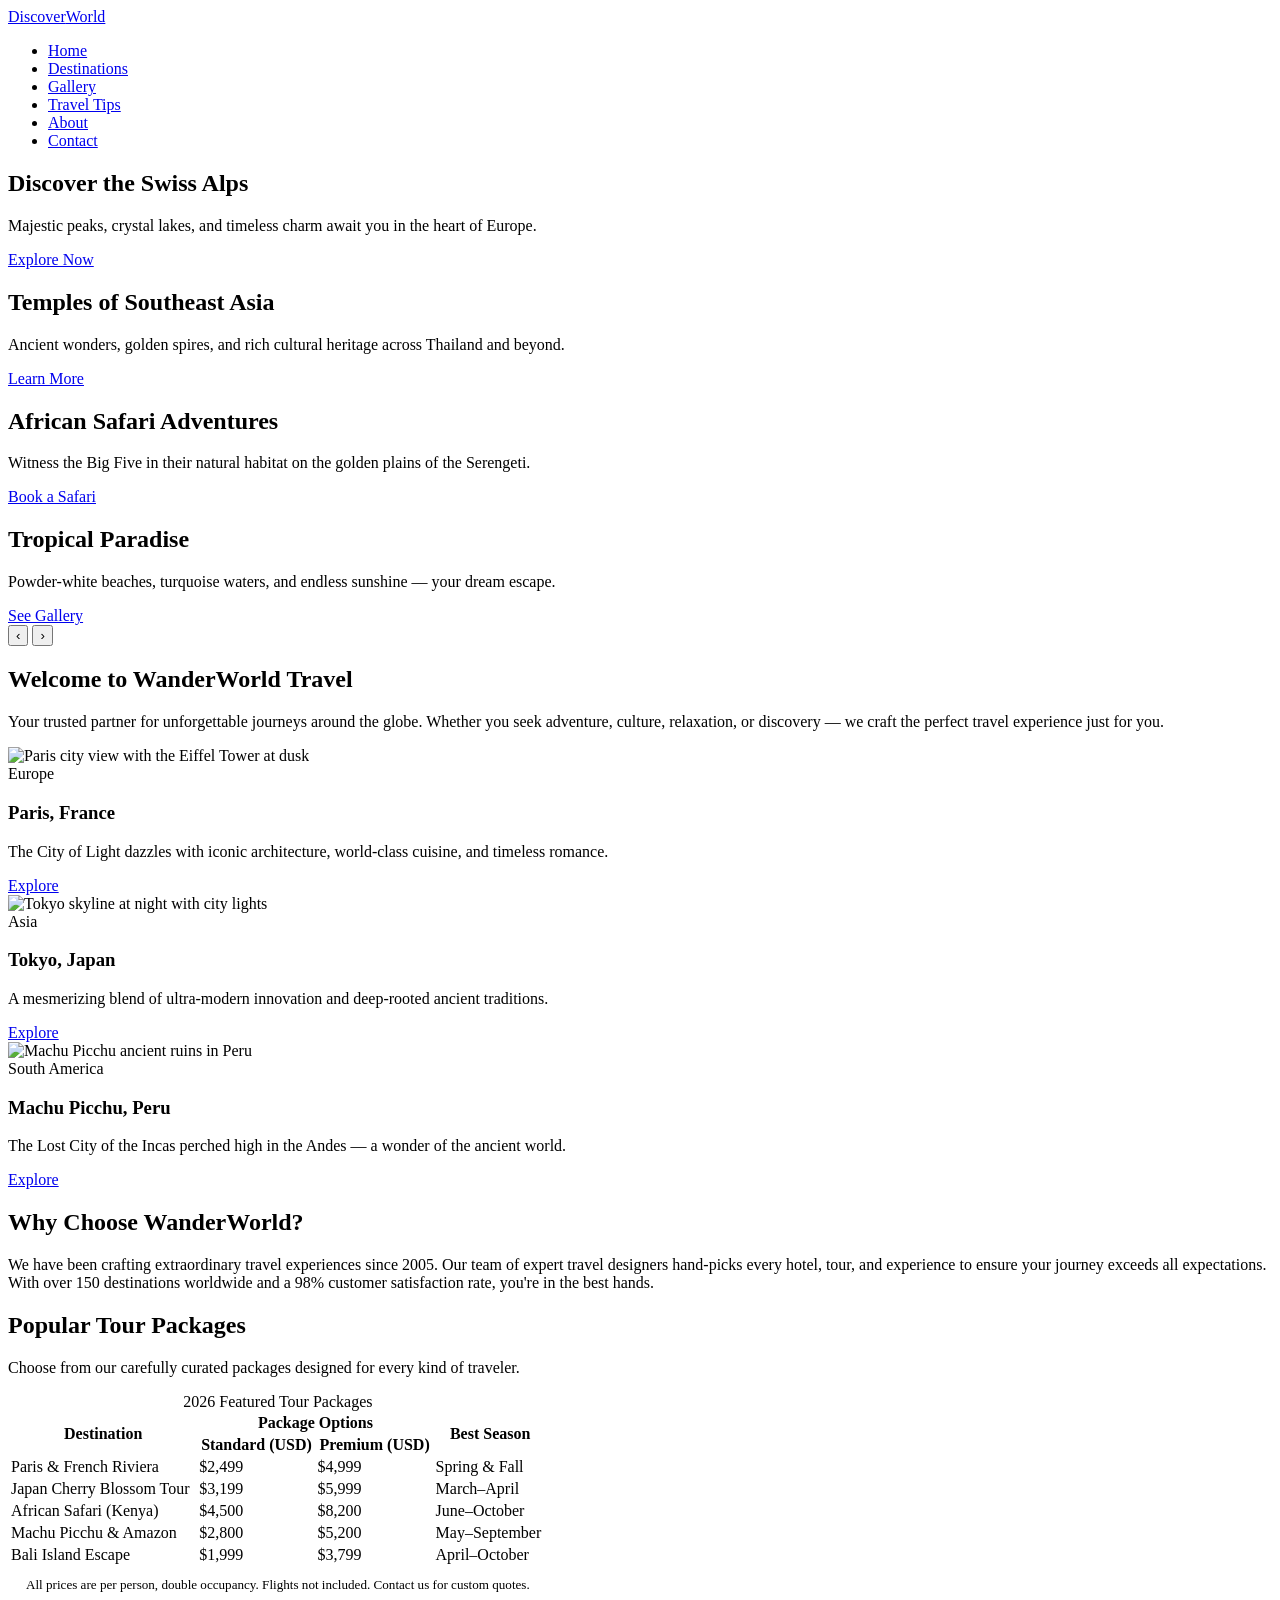
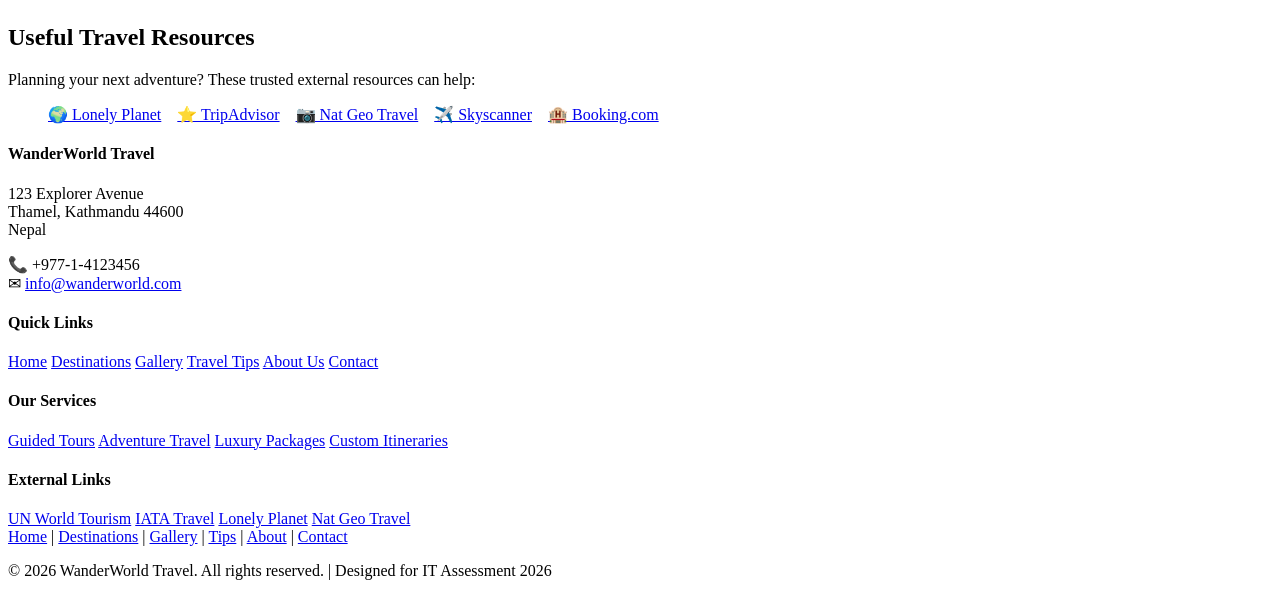
==== index.html @ f7059250 "index.html added" ====
<!DOCTYPE html>
<html lang="en">
<head>
  <meta charset="UTF-8" />
  <meta name="viewport" content="width=device-width, initial-scale=1.0" />
  <title>WanderWorld Travel | Explore the World</title>
  <link rel="stylesheet" href="style.css" />
</head>
<body>

  <!-- ========== NAVIGATION ========== -->
  <nav class="main-nav" aria-label="Main Navigation">
    <div class="nav-inner">
      <a href="index.html" class="logo">Discover<span>World</span></a>
      <ul>
        <li><a href="index.html" class="active">Home</a></li>
        <li><a href="destinations.html">Destinations</a></li>
        <li><a href="gallery.html">Gallery</a></li>
        <li><a href="tips.html">Travel Tips</a></li>
        <li><a href="about.html">About</a></li>
        <li><a href="contact.html">Contact</a></li>
      </ul>
    </div>
  </nav>

  <!-- ========== HERO SLIDER ========== -->
  <section class="hero-slider" aria-label="Featured Destinations Slideshow">

    <div class="slide active" style="background-image: url('https://images.unsplash.com/photo-1506905925346-21bda4d32df4?w=1320&q=80');">
      <div class="slide-overlay">
        <h1>Discover the Swiss Alps</h1>
        <p>Majestic peaks, crystal lakes, and timeless charm await you in the heart of Europe.</p>
        <a href="destinations.html" class="slider-btn">Explore Now</a>
      </div>
    </div>

    <div class="slide" style="background-image: url('https://images.unsplash.com/photo-1490197415175-074fd86b1fcc?w=1320&q=80');">
      <div class="slide-overlay">
        <h1>Temples of Southeast Asia</h1>
        <p>Ancient wonders, golden spires, and rich cultural heritage across Thailand and beyond.</p>
        <a href="destinations.html" class="slider-btn">Learn More</a>
      </div>
    </div>

    <div class="slide" style="background-image: url('https://images.unsplash.com/photo-1476514525535-07fb3b4ae5f1?w=1320&q=80');">
      <div class="slide-overlay">
        <h1>African Safari Adventures</h1>
        <p>Witness the Big Five in their natural habitat on the golden plains of the Serengeti.</p>
        <a href="destinations.html" class="slider-btn">Book a Safari</a>
      </div>
    </div>

    <div class="slide" style="background-image: url('https://images.unsplash.com/photo-1507525428034-b723cf961d3e?w=1320&q=80');">
      <div class="slide-overlay">
        <h1>Tropical Paradise</h1>
        <p>Powder-white beaches, turquoise waters, and endless sunshine — your dream escape.</p>
        <a href="gallery.html" class="slider-btn">See Gallery</a>
      </div>
    </div>

    <button class="slider-arrow prev" onclick="changeSlide(-1)" aria-label="Previous slide">&#8249;</button>
    <button class="slider-arrow next" onclick="changeSlide(1)" aria-label="Next slide">&#8250;</button>

    <div class="slider-dots" id="sliderDots"></div>
  </section>

  <!-- ========== MAIN CONTENT ========== -->
  <main class="page-wrapper">

    <!-- Welcome Section -->
    <section class="section">
      <div class="section-head">
        <h2>Welcome to WanderWorld Travel</h2>
        <p>Your trusted partner for unforgettable journeys around the globe. Whether you seek adventure, culture, relaxation, or discovery — we craft the perfect travel experience just for you.</p>
      </div>
      <div class="cards-grid">
        <div class="card">
          <img src="https://images.unsplash.com/photo-1499856871958-5b9627545d1a?w=500&q=75" alt="Paris city view with the Eiffel Tower at dusk" />
          <div class="card-body">
            <span class="tag">Europe</span>
            <h3>Paris, France</h3>
            <p>The City of Light dazzles with iconic architecture, world-class cuisine, and timeless romance.</p>
            <a href="destinations.html" class="btn">Explore</a>
          </div>
        </div>
        <div class="card">
          <img src="https://images.unsplash.com/photo-1540959733332-eab4deabeeaf?w=500&q=75" alt="Tokyo skyline at night with city lights" />
          <div class="card-body">
            <span class="tag">Asia</span>
            <h3>Tokyo, Japan</h3>
            <p>A mesmerizing blend of ultra-modern innovation and deep-rooted ancient traditions.</p>
            <a href="destinations.html" class="btn">Explore</a>
          </div>
        </div>
        <div class="card">
          <img src="https://images.unsplash.com/photo-1526392060635-9d6019884377?w=500&q=75" alt="Machu Picchu ancient ruins in Peru" />
          <div class="card-body">
            <span class="tag">South America</span>
            <h3>Machu Picchu, Peru</h3>
            <p>The Lost City of the Incas perched high in the Andes — a wonder of the ancient world.</p>
            <a href="destinations.html" class="btn">Explore</a>
          </div>
        </div>
      </div>
    </section>

    <!-- Why Us Section -->
    <div class="highlight-box">
      <h2>Why Choose WanderWorld?</h2>
      <p>We have been crafting extraordinary travel experiences since 2005. Our team of expert travel designers hand-picks every hotel, tour, and experience to ensure your journey exceeds all expectations. With over 150 destinations worldwide and a 98% customer satisfaction rate, you're in the best hands.</p>
    </div>

    <!-- Packages Table -->
    <section class="section">
      <h2>Popular Tour Packages</h2>
      <p>Choose from our carefully curated packages designed for every kind of traveler.</p>
      <table>
        <caption>2026 Featured Tour Packages</caption>
        <thead>
          <tr>
            <th rowspan="2">Destination</th>
            <th colspan="2">Package Options</th>
            <th rowspan="2">Best Season</th>
          </tr>
          <tr>
            <th>Standard (USD)</th>
            <th>Premium (USD)</th>
          </tr>
        </thead>
        <tbody>
          <tr>
            <td>Paris &amp; French Riviera</td>
            <td>$2,499</td>
            <td>$4,999</td>
            <td>Spring &amp; Fall</td>
          </tr>
          <tr>
            <td>Japan Cherry Blossom Tour</td>
            <td>$3,199</td>
            <td>$5,999</td>
            <td>March–April</td>
          </tr>
          <tr>
            <td>African Safari (Kenya)</td>
            <td>$4,500</td>
            <td>$8,200</td>
            <td>June–October</td>
          </tr>
          <tr>
            <td>Machu Picchu &amp; Amazon</td>
            <td>$2,800</td>
            <td>$5,200</td>
            <td>May–September</td>
          </tr>
          <tr>
            <td>Bali Island Escape</td>
            <td>$1,999</td>
            <td>$3,799</td>
            <td>April–October</td>
          </tr>
        </tbody>
        <tfoot>
          <tr>
            <td colspan="4" style="font-size:.82rem; color: var(--gray); padding:.6rem 1rem;">
              All prices are per person, double occupancy. Flights not included. Contact us for custom quotes.
            </td>
          </tr>
        </tfoot>
      </table>
    </section>

    <!-- Quick Links / External Links -->
    <section class="section">
      <h2>Useful Travel Resources</h2>
      <p>Planning your next adventure? These trusted external resources can help:</p>
      <ul style="list-style:none; display:flex; flex-wrap:wrap; gap:1rem; margin-top:.8rem;">
        <li><a href="https://www.lonelyplanet.com" target="_blank" rel="noopener">🌍 Lonely Planet</a></li>
        <li><a href="https://www.tripadvisor.com" target="_blank" rel="noopener">⭐ TripAdvisor</a></li>
        <li><a href="https://www.nationalgeographic.com/travel" target="_blank" rel="noopener">📷 Nat Geo Travel</a></li>
        <li><a href="https://www.skyscanner.com" target="_blank" rel="noopener">✈️ Skyscanner</a></li>
        <li><a href="https://www.booking.com" target="_blank" rel="noopener">🏨 Booking.com</a></li>
      </ul>
    </section>

  </main>

  <!-- ========== FOOTER ========== -->
  <footer>
    <div class="footer-inner">
      <div class="footer-col">
        <h4>WanderWorld Travel</h4>
        <p>123 Explorer Avenue<br />Thamel, Kathmandu 44600<br />Nepal</p>
        <p style="margin-top:.5rem;">📞 +977-1-4123456<br />
          ✉ <a href="mailto:info@wanderworld.com">info@wanderworld.com</a>
        </p>
      </div>
      <div class="footer-col">
        <h4>Quick Links</h4>
        <a href="index.html">Home</a>
        <a href="destinations.html">Destinations</a>
        <a href="gallery.html">Gallery</a>
        <a href="tips.html">Travel Tips</a>
        <a href="about.html">About Us</a>
        <a href="contact.html">Contact</a>
      </div>
      <div class="footer-col">
        <h4>Our Services</h4>
        <a href="destinations.html">Guided Tours</a>
        <a href="destinations.html">Adventure Travel</a>
        <a href="destinations.html">Luxury Packages</a>
        <a href="contact.html">Custom Itineraries</a>
      </div>
      <div class="footer-col">
        <h4>External Links</h4>
        <a href="https://www.unwto.org" target="_blank" rel="noopener">UN World Tourism</a>
        <a href="https://www.iata.org" target="_blank" rel="noopener">IATA Travel</a>
        <a href="https://www.lonelyplanet.com" target="_blank" rel="noopener">Lonely Planet</a>
        <a href="https://www.nationalgeographic.com/travel" target="_blank" rel="noopener">Nat Geo Travel</a>
      </div>
    </div>
    <div class="footer-secondary-nav">
      <a href="index.html">Home</a> |
      <a href="destinations.html">Destinations</a> |
      <a href="gallery.html">Gallery</a> |
      <a href="tips.html">Tips</a> |
      <a href="about.html">About</a> |
      <a href="contact.html">Contact</a>
      <p class="footer-copy">&copy; 2026 WanderWorld Travel. All rights reserved. | Designed for IT Assessment 2026</p>
    </div>
  </footer>

  <!-- ========== SLIDER JS ========== -->
  <script>
    const slides = document.querySelectorAll('.slide');
    const dotsContainer = document.getElementById('sliderDots');
    let current = 0, timer;

    // Build dots
    slides.forEach((_, i) => {
      const dot = document.createElement('div');
      dot.className = 'dot' + (i === 0 ? ' active' : '');
      dot.setAttribute('aria-label', 'Go to slide ' + (i + 1));
      dot.onclick = () => goTo(i);
      dotsContainer.appendChild(dot);
    });

    function goTo(n) {
      slides[current].classList.remove('active');
      dotsContainer.children[current].classList.remove('active');
      current = (n + slides.length) % slides.length;
      slides[current].classList.add('active');
      dotsContainer.children[current].classList.add('active');
      resetTimer();
    }

    function changeSlide(dir) { goTo(current + dir); }

    function resetTimer() {
      clearInterval(timer);
      timer = setInterval(() => goTo(current + 1), 5000);
    }

    resetTimer();
  </script>

</body>
</html>
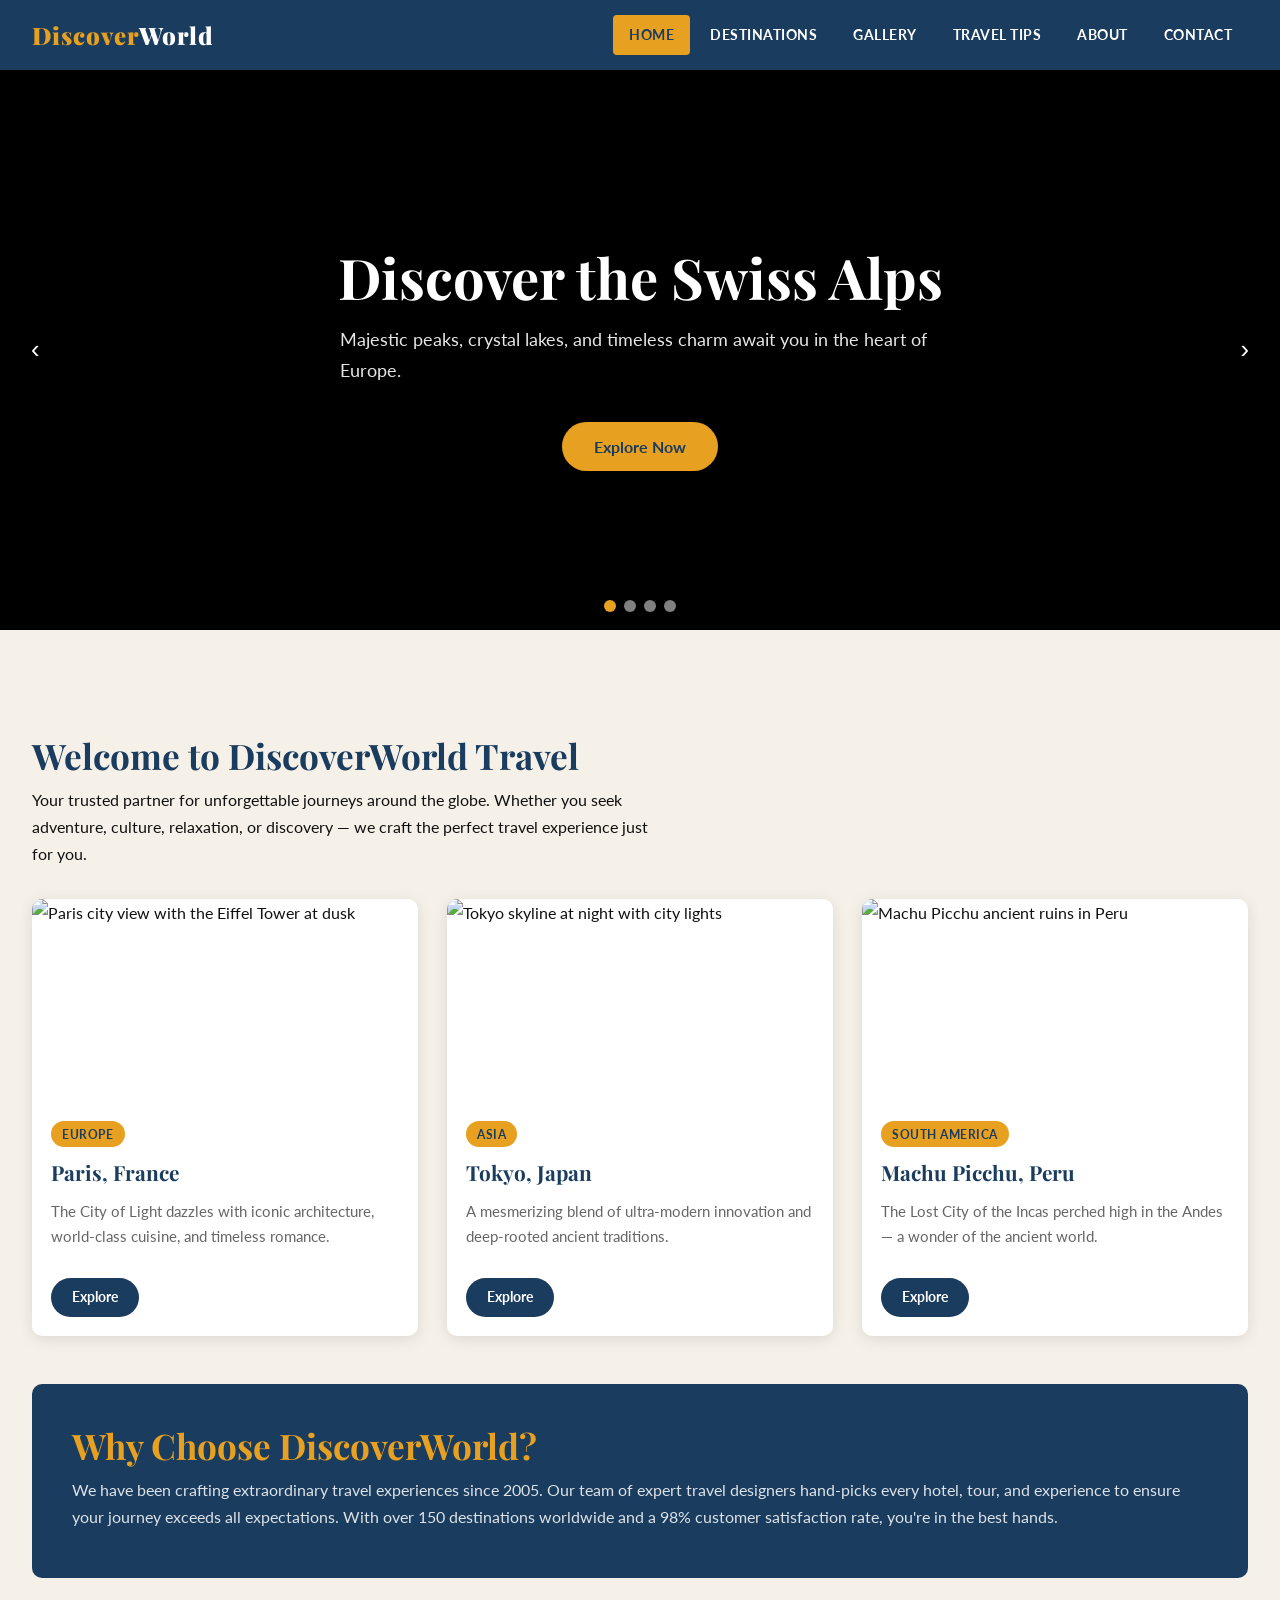
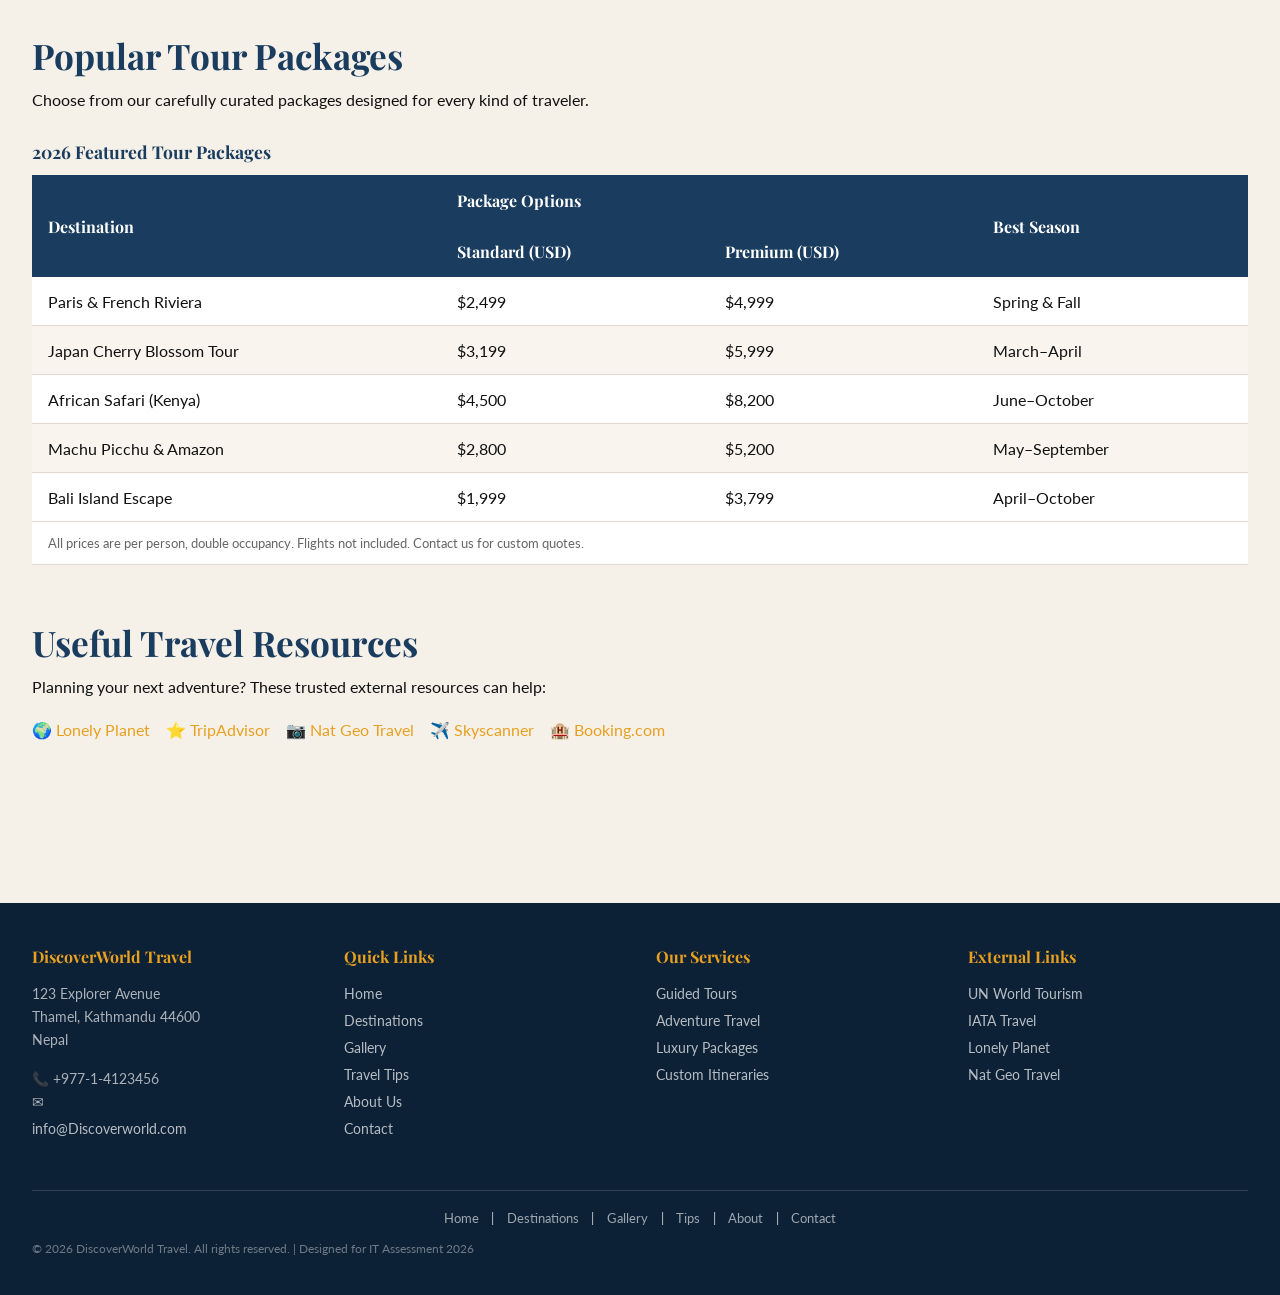
==== commit f9684c13: "wireframes added" ====
--- a/index.html
+++ b/index.html
@@ -3,7 +3,7 @@
 <head>
   <meta charset="UTF-8" />
   <meta name="viewport" content="width=device-width, initial-scale=1.0" />
-  <title>WanderWorld Travel | Explore the World</title>
+  <title>DiscoverWorld Travel | Explore the World</title>
   <link rel="stylesheet" href="style.css" />
 </head>
 <body>
@@ -70,7 +70,7 @@
     <!-- Welcome Section -->
     <section class="section">
       <div class="section-head">
-        <h2>Welcome to WanderWorld Travel</h2>
+        <h2>Welcome to DiscoverWorld Travel</h2>
         <p>Your trusted partner for unforgettable journeys around the globe. Whether you seek adventure, culture, relaxation, or discovery — we craft the perfect travel experience just for you.</p>
       </div>
       <div class="cards-grid">
@@ -106,7 +106,7 @@
 
     <!-- Why Us Section -->
     <div class="highlight-box">
-      <h2>Why Choose WanderWorld?</h2>
+      <h2>Why Choose DiscoverWorld?</h2>
       <p>We have been crafting extraordinary travel experiences since 2005. Our team of expert travel designers hand-picks every hotel, tour, and experience to ensure your journey exceeds all expectations. With over 150 destinations worldwide and a 98% customer satisfaction rate, you're in the best hands.</p>
     </div>
 
@@ -188,10 +188,10 @@
   <footer>
     <div class="footer-inner">
       <div class="footer-col">
-        <h4>WanderWorld Travel</h4>
+        <h4>DiscoverWorld Travel</h4>
         <p>123 Explorer Avenue<br />Thamel, Kathmandu 44600<br />Nepal</p>
         <p style="margin-top:.5rem;">📞 +977-1-4123456<br />
-          ✉ <a href="mailto:info@wanderworld.com">info@wanderworld.com</a>
+          ✉ <a href="mailto:info@Discoverworld.com">info@Discoverworld.com</a>
         </p>
       </div>
       <div class="footer-col">
@@ -225,7 +225,7 @@
       <a href="tips.html">Tips</a> |
       <a href="about.html">About</a> |
       <a href="contact.html">Contact</a>
-      <p class="footer-copy">&copy; 2026 WanderWorld Travel. All rights reserved. | Designed for IT Assessment 2026</p>
+      <p class="footer-copy">&copy; 2026 DiscoverWorld Travel. All rights reserved. | Designed for IT Assessment 2026</p>
     </div>
   </footer>
 
--- a/style.css
+++ b/style.css
@@ -0,0 +1,522 @@
+/* =============================================
+   WanderWorld Travel - Main Stylesheet
+   ============================================= */
+
+@import url('https://fonts.googleapis.com/css2?family=Playfair+Display:wght@400;700;900&family=Lato:wght@300;400;700&display=swap');
+
+/* ---- CSS Variables ---- */
+:root {
+  --primary:    #1a3c5e;
+  --accent:     #e8a020;
+  --accent2:    #c0392b;
+  --light:      #f5f0e8;
+  --white:      #ffffff;
+  --dark:       #111;
+  --gray:       #666;
+  --max-width:  1320px;
+  --nav-height: 70px;
+  --footer-bg:  #0d2136;
+  --link-color: #e8a020;
+  --link-hover: #c0392b;
+  --link-visited: #a569bd;
+  --font-head:  'Playfair Display', Georgia, serif;
+  --font-body:  'Lato', Arial, sans-serif;
+}
+
+/* ---- Reset & Base ---- */
+*, *::before, *::after { box-sizing: border-box; margin: 0; padding: 0; }
+
+html { scroll-behavior: smooth; }
+
+body {
+  font-family: var(--font-body);
+  font-size: 16px;
+  line-height: 1.7;
+  color: var(--dark);
+  background: var(--light);
+  max-width: var(--max-width);
+  margin: 0 auto;
+  overflow-x: hidden;
+}
+
+/* ---- Typography ---- */
+h1, h2, h3, h4 { font-family: var(--font-head); }
+h1 { font-size: clamp(2rem, 5vw, 3.5rem); }
+h2 { font-size: clamp(1.5rem, 3vw, 2.2rem); color: var(--primary); }
+h3 { font-size: 1.3rem; color: var(--primary); }
+p  { max-width: 70ch; margin-bottom: 1rem; text-align: left; }
+
+/* ---- Links ---- */
+a             { color: var(--link-color); text-decoration: none; transition: color .2s; }
+a:hover       { color: var(--link-hover); text-decoration: underline; }
+a:visited     { color: var(--link-visited); }
+
+/* ==================
+   NAVIGATION BAR
+   ================== */
+nav.main-nav {
+  background: var(--primary);
+  position: sticky;
+  top: 0;
+  z-index: 1000;
+  box-shadow: 0 2px 12px rgba(0,0,0,.35);
+  height: var(--nav-height);
+}
+
+nav.main-nav .nav-inner {
+  max-width: var(--max-width);
+  margin: 0 auto;
+  display: flex;
+  align-items: center;
+  justify-content: space-between;
+  height: 100%;
+  padding: 0 2rem;
+}
+
+nav.main-nav .logo {
+  font-family: var(--font-head);
+  font-size: 1.5rem;
+  font-weight: 900;
+  color: var(--accent) !important;
+  letter-spacing: 1px;
+}
+nav.main-nav .logo span { color: var(--white); }
+
+nav.main-nav ul {
+  list-style: none;
+  display: flex;
+  gap: 0.25rem;
+}
+
+nav.main-nav ul li a {
+  display: block;
+  padding: .5rem 1rem;
+  color: var(--white) !important;
+  font-size: .9rem;
+  font-weight: 700;
+  letter-spacing: .5px;
+  text-transform: uppercase;
+  border-radius: 4px;
+  transition: background .2s, color .2s;
+}
+nav.main-nav ul li a:hover,
+nav.main-nav ul li a.active {
+  background: var(--accent);
+  color: var(--primary) !important;
+  text-decoration: none;
+}
+nav.main-nav ul li a:visited { color: var(--white) !important; }
+
+/* ==================
+   HERO / SLIDER
+   ================== */
+.hero-slider {
+  position: relative;
+  width: 100%;
+  overflow: hidden;
+  height: 560px;
+  background: #000;
+}
+
+.slide {
+  position: absolute;
+  inset: 0;
+  opacity: 0;
+  transition: opacity 1s ease;
+  background-size: cover;
+  background-position: center;
+}
+.slide.active { opacity: 1; }
+
+.slide-overlay {
+  position: absolute;
+  inset: 0;
+  background: linear-gradient(to bottom, rgba(0,0,0,.2) 30%, rgba(0,0,0,.7));
+  display: flex;
+  flex-direction: column;
+  align-items: center;
+  justify-content: center;
+  text-align: center;
+  color: var(--white);
+  padding: 2rem;
+}
+
+.slide-overlay h1 { color: var(--white); text-shadow: 0 2px 8px rgba(0,0,0,.6); }
+.slide-overlay p  { color: rgba(255,255,255,.9); font-size: 1.15rem; max-width: 600px; }
+
+.slider-btn {
+  display: inline-block;
+  margin-top: 1.2rem;
+  padding: .7rem 2rem;
+  background: var(--accent);
+  color: var(--primary) !important;
+  font-weight: 700;
+  border-radius: 30px;
+  transition: background .2s, transform .2s;
+}
+.slider-btn:hover { background: var(--white); transform: translateY(-2px); text-decoration: none; }
+
+.slider-dots {
+  position: absolute;
+  bottom: 18px;
+  left: 50%;
+  transform: translateX(-50%);
+  display: flex;
+  gap: 8px;
+  z-index: 10;
+}
+.dot {
+  width: 12px; height: 12px;
+  border-radius: 50%;
+  background: rgba(255,255,255,.5);
+  cursor: pointer;
+  transition: background .3s;
+}
+.dot.active { background: var(--accent); }
+
+.slider-arrow {
+  position: absolute;
+  top: 50%;
+  transform: translateY(-50%);
+  background: rgba(0,0,0,.4);
+  color: #fff;
+  border: none;
+  font-size: 1.6rem;
+  padding: .4rem 1rem;
+  cursor: pointer;
+  z-index: 10;
+  border-radius: 4px;
+  transition: background .2s;
+}
+.slider-arrow:hover { background: var(--accent); color: var(--primary); }
+.slider-arrow.prev { left: 15px; }
+.slider-arrow.next { right: 15px; }
+
+/* ==================
+   PAGE WRAPPER
+   ================== */
+.page-wrapper { padding: 3rem 2rem; max-width: var(--max-width); margin: 0 auto; }
+.page-title {
+  text-align: center;
+  margin-bottom: 2.5rem;
+  padding-bottom: 1rem;
+  border-bottom: 3px solid var(--accent);
+}
+.page-title h1 { color: var(--primary); }
+.page-title .subtitle { color: var(--gray); font-size: 1.1rem; }
+
+/* ==================
+   CARDS
+   ================== */
+.cards-grid {
+  display: grid;
+  grid-template-columns: repeat(auto-fit, minmax(280px, 1fr));
+  gap: 1.8rem;
+  margin: 2rem 0;
+}
+
+.card {
+  background: var(--white);
+  border-radius: 10px;
+  overflow: hidden;
+  box-shadow: 0 3px 15px rgba(0,0,0,.1);
+  transition: transform .25s, box-shadow .25s;
+}
+.card:hover { transform: translateY(-6px); box-shadow: 0 10px 30px rgba(0,0,0,.15); }
+.card img { width: 100%; height: 200px; object-fit: cover; display: block; }
+.card-body { padding: 1.2rem; }
+.card-body h3 { margin-bottom: .5rem; }
+.card-body p { font-size: .92rem; color: var(--gray); }
+.btn {
+  display: inline-block;
+  margin-top: .8rem;
+  padding: .5rem 1.3rem;
+  background: var(--primary);
+  color: var(--white) !important;
+  border-radius: 20px;
+  font-size: .85rem;
+  font-weight: 700;
+  transition: background .2s;
+}
+.btn:hover { background: var(--accent); color: var(--primary) !important; text-decoration: none; }
+
+/* ==================
+   SECTION STYLES
+   ================== */
+.section { margin: 3rem 0; }
+.section-head { margin-bottom: 1.5rem; }
+.highlight-box {
+  background: var(--primary);
+  color: var(--white);
+  padding: 2rem 2.5rem;
+  border-radius: 10px;
+  margin: 2rem 0;
+}
+.highlight-box h2, .highlight-box h3 { color: var(--accent); }
+.highlight-box p { color: rgba(255,255,255,.85); max-width: 100%; }
+
+/* ==================
+   TABLE STYLES
+   ================== */
+table { border-collapse: collapse; width: 100%; margin: 1.5rem 0; background: var(--white); }
+th {
+  background: var(--primary);
+  color: var(--white);
+  padding: .75rem 1rem;
+  text-align: left;
+  font-family: var(--font-head);
+}
+td { padding: .65rem 1rem; border-bottom: 1px solid #e0d8cc; }
+tr:nth-child(even) td { background: #f9f5ee; }
+tr:hover td { background: #fef4e0; }
+caption {
+  font-family: var(--font-head);
+  font-size: 1.1rem;
+  color: var(--primary);
+  margin-bottom: .5rem;
+  font-weight: 700;
+  text-align: left;
+}
+
+/* ==================
+   GALLERY
+   ================== */
+.gallery-grid {
+  display: grid;
+  grid-template-columns: repeat(auto-fill, minmax(220px, 1fr));
+  gap: 1.2rem;
+  margin: 2rem 0;
+}
+.gallery-item { position: relative; overflow: hidden; border-radius: 8px; cursor: pointer; box-shadow: 0 2px 8px rgba(0,0,0,.15); }
+.gallery-item img { width: 100%; height: 180px; object-fit: cover; display: block; transition: transform .35s; }
+.gallery-item:hover img { transform: scale(1.1); }
+.gallery-caption {
+  position: absolute; bottom: 0; left: 0; right: 0;
+  background: linear-gradient(transparent, rgba(0,0,0,.7));
+  color: #fff; padding: .6rem .8rem;
+  font-size: .8rem; transform: translateY(100%); transition: transform .3s;
+}
+.gallery-item:hover .gallery-caption { transform: translateY(0); }
+
+/* Lightbox */
+.lightbox {
+  display: none; position: fixed; inset: 0;
+  background: rgba(0,0,0,.92); z-index: 9999;
+  align-items: center; justify-content: center;
+}
+.lightbox.open { display: flex; }
+.lightbox img { max-width: 90vw; max-height: 85vh; border-radius: 8px; box-shadow: 0 0 50px rgba(0,0,0,.8); }
+.lightbox-close {
+  position: absolute; top: 20px; right: 30px;
+  color: #fff; font-size: 2.5rem; cursor: pointer; line-height: 1;
+}
+.lightbox-caption {
+  position: absolute; bottom: 30px; left: 50%; transform: translateX(-50%);
+  color: #fff; font-size: 1rem; text-align: center;
+}
+
+/* ==================
+   CONTACT FORM
+   ================== */
+.contact-layout {
+  display: grid;
+  grid-template-columns: 1fr 1fr;
+  gap: 3rem;
+  align-items: start;
+}
+@media (max-width: 700px) { .contact-layout { grid-template-columns: 1fr; } }
+
+.contact-form {
+  background: var(--white);
+  padding: 2rem;
+  border-radius: 10px;
+  box-shadow: 0 3px 15px rgba(0,0,0,.1);
+}
+.contact-form h2 { margin-bottom: 1.5rem; }
+
+.form-group { margin-bottom: 1.2rem; }
+.form-group label {
+  display: block;
+  font-weight: 700;
+  margin-bottom: .35rem;
+  color: var(--primary);
+  font-size: .9rem;
+}
+.form-group input,
+.form-group select,
+.form-group textarea {
+  width: 100%;
+  padding: .7rem 1rem;
+  border: 2px solid #ddd;
+  border-radius: 6px;
+  font-family: var(--font-body);
+  font-size: .95rem;
+  transition: border-color .2s;
+  background: #fafafa;
+}
+.form-group input:focus,
+.form-group select:focus,
+.form-group textarea:focus {
+  outline: none;
+  border-color: var(--accent);
+  background: var(--white);
+}
+.form-group textarea { resize: vertical; min-height: 120px; }
+.error-msg { color: var(--accent2); font-size: .8rem; margin-top: .25rem; display: none; }
+.error-msg.show { display: block; }
+.form-submit {
+  width: 100%;
+  padding: .85rem;
+  background: var(--primary);
+  color: var(--white);
+  font-family: var(--font-head);
+  font-size: 1.1rem;
+  font-weight: 700;
+  border: none;
+  border-radius: 30px;
+  cursor: pointer;
+  transition: background .2s, transform .2s;
+}
+.form-submit:hover { background: var(--accent); color: var(--primary); transform: translateY(-2px); }
+.success-msg {
+  display: none;
+  padding: 1rem 1.5rem;
+  background: #d4edda;
+  color: #155724;
+  border-radius: 6px;
+  margin-top: 1rem;
+  font-weight: 700;
+}
+.success-msg.show { display: block; }
+
+/* ==================
+   SITEMAP
+   ================== */
+.sitemap-tree { list-style: none; margin: 1.5rem 0; }
+.sitemap-tree li { margin: .5rem 0; padding-left: 1.5rem; border-left: 3px solid var(--accent); }
+.sitemap-tree li a { font-weight: 700; }
+.sitemap-sub { list-style: none; margin-top: .4rem; padding-left: 1.5rem; border-left: 2px dashed #ccc; }
+.sitemap-sub li { border: none; padding-left: .5rem; font-size: .9rem; }
+
+/* ==================
+   SECONDARY TEXT NAV (footer)
+   ================== */
+footer {
+  background: var(--footer-bg);
+  color: rgba(255,255,255,.75);
+  padding: 2.5rem 2rem 1.2rem;
+  margin-top: 4rem;
+}
+.footer-inner {
+  max-width: var(--max-width);
+  margin: 0 auto;
+  display: grid;
+  grid-template-columns: repeat(auto-fit, minmax(200px, 1fr));
+  gap: 2rem;
+  margin-bottom: 2rem;
+}
+.footer-col h4 { color: var(--accent); font-family: var(--font-head); margin-bottom: .8rem; font-size: 1rem; }
+.footer-col p { font-size: .85rem; max-width: 100%; color: rgba(255,255,255,.65); }
+.footer-col a { color: rgba(255,255,255,.7) !important; font-size: .85rem; display: block; margin: .25rem 0; }
+.footer-col a:hover { color: var(--accent) !important; }
+.footer-col a:visited { color: var(--link-visited) !important; }
+
+.footer-secondary-nav {
+  border-top: 1px solid rgba(255,255,255,.15);
+  padding-top: 1rem;
+  text-align: center;
+  font-size: .82rem;
+}
+.footer-secondary-nav a {
+  color: rgba(255,255,255,.6) !important;
+  margin: 0 .6rem;
+}
+.footer-secondary-nav a:hover { color: var(--accent) !important; }
+.footer-copy { margin-top: .6rem; font-size: .78rem; color: rgba(255,255,255,.4); }
+
+/* ==================
+   ABOUT / DESTINATIONS extras
+   ================== */
+.two-col {
+  display: grid;
+  grid-template-columns: 1fr 1fr;
+  gap: 2.5rem;
+  align-items: center;
+  margin: 2rem 0;
+}
+@media (max-width: 650px) { .two-col { grid-template-columns: 1fr; } }
+.two-col img { width: 100%; border-radius: 10px; box-shadow: 0 4px 20px rgba(0,0,0,.15); }
+
+.tag {
+  display: inline-block;
+  background: var(--accent);
+  color: var(--primary);
+  font-size: .72rem;
+  font-weight: 700;
+  padding: .2rem .7rem;
+  border-radius: 20px;
+  text-transform: uppercase;
+  letter-spacing: .5px;
+  margin-bottom: .5rem;
+}
+
+/* breadcrumb local nav */
+.local-nav {
+  background: var(--white);
+  padding: .6rem 1.2rem;
+  border-radius: 6px;
+  margin-bottom: 1.5rem;
+  box-shadow: 0 1px 4px rgba(0,0,0,.08);
+  font-size: .88rem;
+}
+.local-nav a { color: var(--primary) !important; font-weight: 700; }
+.local-nav span { color: var(--gray); margin: 0 .4rem; }
+
+/* Tips page */
+.tips-section { margin: 2rem 0; }
+.tip-item {
+  background: var(--white);
+  border-left: 5px solid var(--accent);
+  padding: 1rem 1.5rem;
+  margin-bottom: 1rem;
+  border-radius: 0 8px 8px 0;
+  box-shadow: 0 1px 5px rgba(0,0,0,.07);
+}
+.tip-item h4 { color: var(--primary); margin-bottom: .3rem; }
+.tip-item p { margin: 0; font-size: .93rem; }
+
+/* FAQ */
+details {
+  background: var(--white);
+  border-radius: 6px;
+  margin-bottom: .8rem;
+  box-shadow: 0 1px 5px rgba(0,0,0,.07);
+  overflow: hidden;
+}
+summary {
+  padding: 1rem 1.3rem;
+  font-weight: 700;
+  color: var(--primary);
+  cursor: pointer;
+  list-style: none;
+  display: flex;
+  justify-content: space-between;
+  align-items: center;
+}
+summary::-webkit-details-marker { display: none; }
+summary::after { content: '+'; font-size: 1.3rem; color: var(--accent); }
+details[open] summary::after { content: '−'; }
+details p { padding: .5rem 1.3rem 1.2rem; margin: 0; color: var(--gray); font-size: .93rem; }
+
+/* ==================
+   RESPONSIVE
+   ================== */
+@media (max-width: 768px) {
+  nav.main-nav .nav-inner { flex-direction: column; height: auto; padding: 1rem; gap: .5rem; }
+  nav.main-nav { height: auto; }
+  nav.main-nav ul { flex-wrap: wrap; justify-content: center; }
+  .hero-slider { height: 380px; }
+  .cards-grid { grid-template-columns: 1fr; }
+  .two-col { grid-template-columns: 1fr; }
+  .contact-layout { grid-template-columns: 1fr; }
+}
